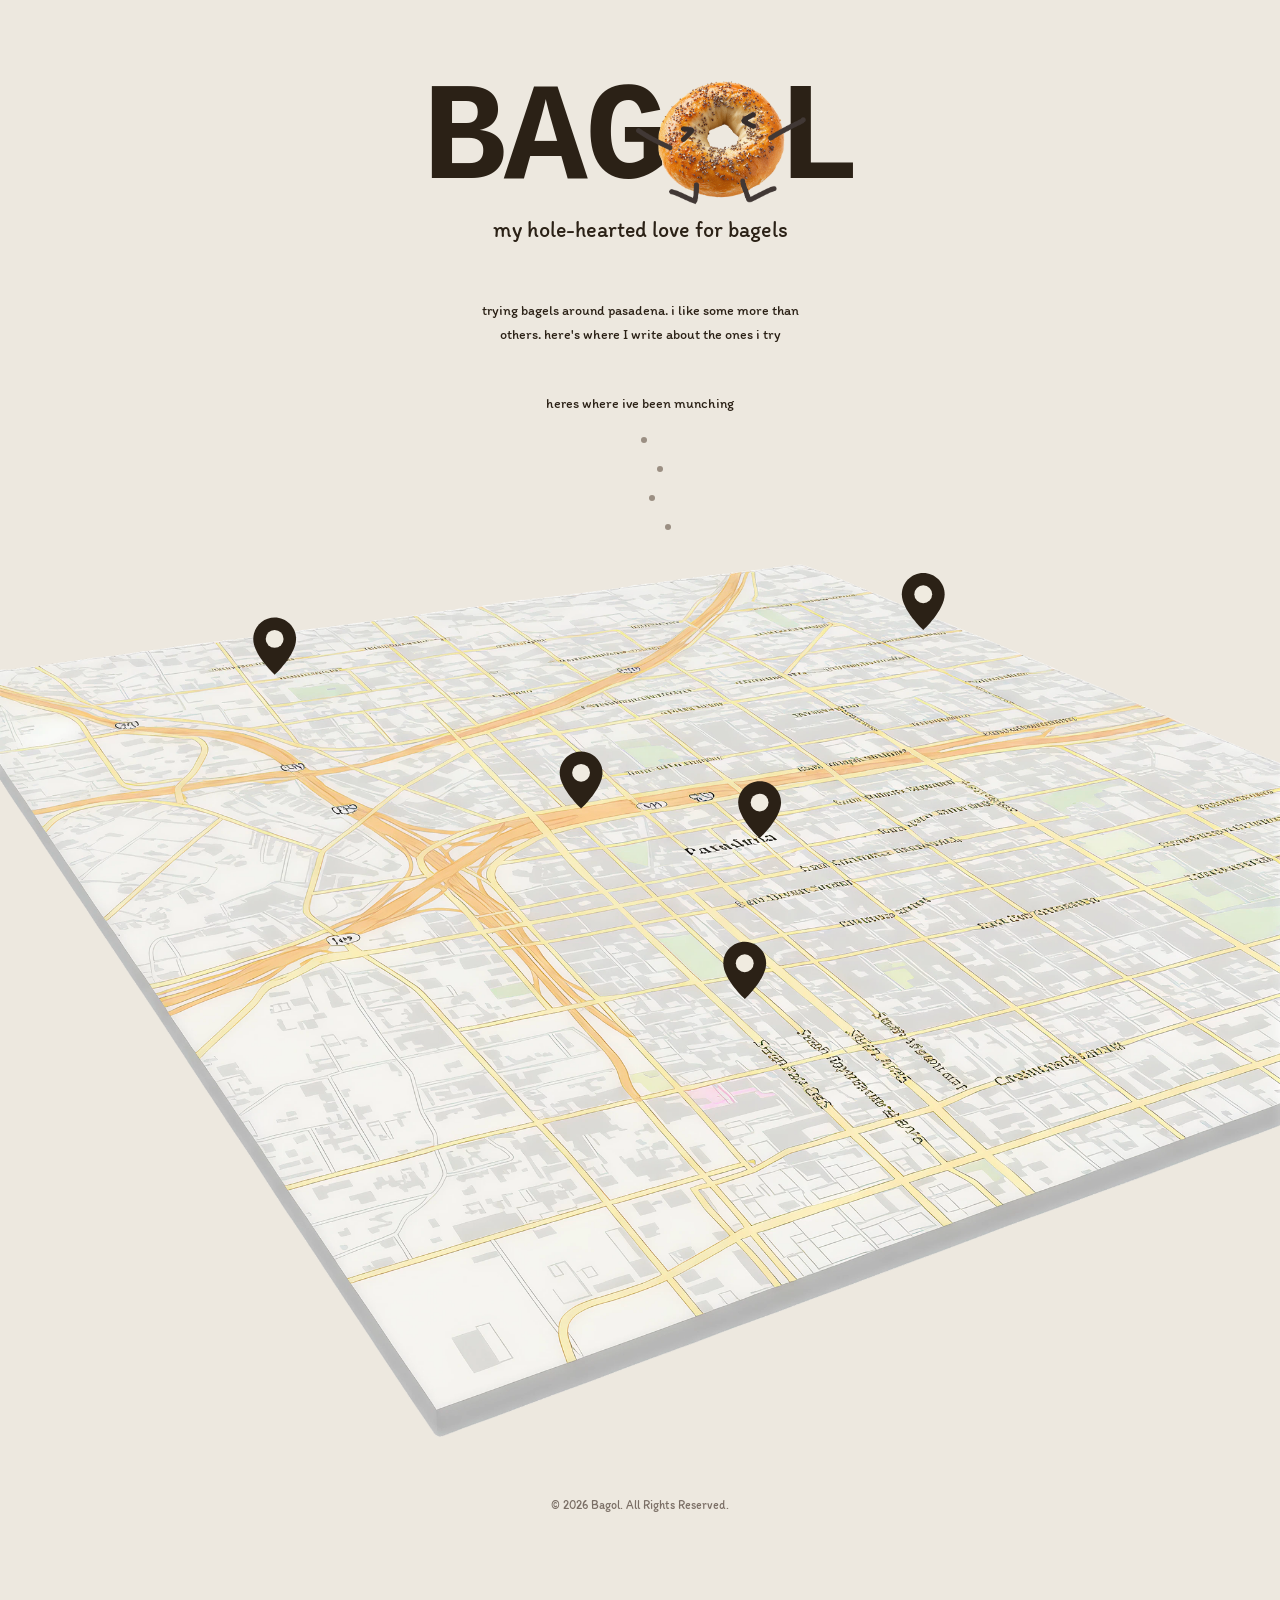
==== index.html @ 07cc6ddf "initial commit" ====
<!DOCTYPE html>
<html lang="en">

<head>
	<meta charset="utf-8">
	<meta content="initial-scale=1.0,width=device-width" name="viewport">

	<title>Bagol</title>

	<link rel="preconnect" href="https://fonts.googleapis.com">
	<link rel="preconnect" href="https://fonts.gstatic.com" crossorigin>
	<link href="https://fonts.googleapis.com/css2?family=Iosevka+Charon:ital,wght@0,300;0,400;0,500;0,700;1,300;1,400;1,500;1,700&family=Itim&display=swap" rel="stylesheet">

	<link href="css/reset.css" rel="stylesheet" type="text/css">
	<link href="css/styles.css" rel="stylesheet" type="text/css">

	<script src="js/scripts.js" defer></script>
</head>

<body>

	<header class="site-header">

		<div class="logo">
			<h1 class="logo__text">
				BAG<img class="logo__mascot" src="images/mascot.png" alt="o">L
			</h1>
		</div>

		<p class="site-tagline">my hole-hearted love for bagels</p>

	</header>

	<main class="wrapper">

		<p class="intro">trying bagels around pasadena. i like some more than others. here's where I write about the ones i try</p>

		<section class="munching">

			<p class="munching__label">heres where ive been munching</p>

			<ul class="munching__list">
				<li class="munching__item">
					<svg width="6" height="6" viewBox="0 0 6 6" xmlns="http://www.w3.org/2000/svg">
						<circle cx="3" cy="3" r="3" fill="#9b8f83"/>
					</svg>
				</li>
				<li class="munching__item">
					<svg width="6" height="6" viewBox="0 0 6 6" xmlns="http://www.w3.org/2000/svg">
						<circle cx="3" cy="3" r="3" fill="#9b8f83"/>
					</svg>
				</li>
				<li class="munching__item">
					<svg width="6" height="6" viewBox="0 0 6 6" xmlns="http://www.w3.org/2000/svg">
						<circle cx="3" cy="3" r="3" fill="#9b8f83"/>
					</svg>
				</li>
				<li class="munching__item">
					<svg width="6" height="6" viewBox="0 0 6 6" xmlns="http://www.w3.org/2000/svg">
						<circle cx="3" cy="3" r="3" fill="#9b8f83"/>
					</svg>
				</li>
			</ul>

		</section>

	</main>

	<section class="map-section">

		<div class="map-wrap">
			<img class="map" src="images/map.png" alt="map">
			<svg class="map-pins" viewBox="0 0 400 300" xmlns="http://www.w3.org/2000/svg">

				<g class="map-pin" data-index="0" transform="translate(70, 20) scale(0.6)" style="cursor:pointer;">
					<path d="M12 0C5.4 0 0 5.4 0 12c0 9 12 20 12 20S24 21 24 12C24 5.4 18.6 0 12 0z" fill="#2b2116"/>
					<circle cx="12" cy="12" r="5" fill="#f0ebe0"/>
				</g>

				<g class="map-pin" data-index="1" transform="translate(173, 65) scale(0.6)" style="cursor:pointer;">
					<path d="M12 0C5.4 0 0 5.4 0 12c0 9 12 20 12 20S24 21 24 12C24 5.4 18.6 0 12 0z" fill="#2b2116"/>
					<circle cx="12" cy="12" r="5" fill="#f0ebe0"/>
				</g>

				<g class="map-pin" data-index="2" transform="translate(233, 75) scale(0.6)" style="cursor:pointer;">
					<path d="M12 0C5.4 0 0 5.4 0 12c0 9 12 20 12 20S24 21 24 12C24 5.4 18.6 0 12 0z" fill="#2b2116"/>
					<circle cx="12" cy="12" r="5" fill="#f0ebe0"/>
				</g>

				<g class="map-pin" data-index="3" transform="translate(288, 5) scale(0.6)" style="cursor:pointer;">
					<path d="M12 0C5.4 0 0 5.4 0 12c0 9 12 20 12 20S24 21 24 12C24 5.4 18.6 0 12 0z" fill="#2b2116"/>
					<circle cx="12" cy="12" r="5" fill="#f0ebe0"/>
				</g>

				<g class="map-pin" data-index="4" transform="translate(228, 129) scale(0.6)" style="cursor:pointer;">
					<path d="M12 0C5.4 0 0 5.4 0 12c0 9 12 20 12 20S24 21 24 12C24 5.4 18.6 0 12 0z" fill="#2b2116"/>
					<circle cx="12" cy="12" r="5" fill="#f0ebe0"/>
				</g>

			</svg>

			<a class="map-card" id="map-card" href="">
				<div class="map-card__top">
					<img class="map-card__title" id="map-card-img1" src="" alt="">
				</div>
				<img class="map-card__hand" id="map-card-img2" src="" alt="">
			</a>

		</div>

	</section>

	<footer class="site-footer">
		<p class="site-footer__copy">© 2026 Bagol. All Rights Reserved.</p>
	</footer>

</body>
</html>
---- css/styles.css ----
:root {
  --cream: #ede8df;
  --dark: #2b2116;
  --mid: #7a6e65;
  --card-bg: #faf7f2;
}

body {
  background: var(--cream);
  color: var(--dark);
  font-family: 'Itim', cursive;
}

.wrapper {
  max-width: 390px;
  margin: 0 auto;
  padding: 0 32px;
  display: flex;
  flex-direction: column;
  align-items: center;
}

/* ── INDEX HEADER ── */
.site-header {
  max-width: 390px;
  margin: 0 auto;
  padding: 56px 32px 0;
  display: flex;
  flex-direction: column;
  align-items: center;
}

/* ── MIOPANE HEADER ── */
.place-header {
  padding: 24px 24px 0;
  display: flex;
  align-items: flex-start;
}

.place-header .logo__text {
  font-size: 72px;
}

.place-header .logo__mascot {
  width: 82px;
  height: 82px;
  margin: 0 -16px;
  animation: none;
}

/* ── LOGO ── */
.logo {
  display: flex;
  flex-direction: column;
  align-items: center;
}

.logo a {
  text-decoration: none;
  color: inherit;
}

.logo__text {
  font-family: 'Iosevka Charon', monospace;
  font-size: 140px;
  font-weight: 700;
  line-height: 1;
  letter-spacing: -0.02em;
  color: var(--dark);
  display: flex;
  align-items: center;
  gap: 0;
}

/* ── TAGLINE ── */
.site-tagline {
  font-family: 'Itim', cursive;
  font-size: 22px;
  color: var(--dark);
  margin-top: -10px;
  text-align: center;
}

/* ── INTRO ── */
.intro {
  font-size: 14px;
  line-height: 1.7;
  text-align: center;
  color: var(--dark);
  margin-top: 56px;
}

/* ── MUNCHING ── */
.munching {
  margin-top: 48px;
  display: flex;
  flex-direction: column;
  align-items: center;
  gap: 16px;
}

.munching__label {
  font-size: 14px;
  color: var(--dark);
  text-align: center;
}

.munching__list {
  list-style: none;
  display: flex;
  flex-direction: column;
  gap: 10px;
  padding: 0 0 0 32px;
}

.munching__item:nth-child(1) { margin-left: 0px; }
.munching__item:nth-child(2) { margin-left: 16px; }
.munching__item:nth-child(3) { margin-left: 8px; }
.munching__item:nth-child(4) { margin-left: 24px; }

/* ── MAP ── */
.map-section {
  position: relative;
  margin-top: 24px;
  width: 100vw;
  margin-left: calc(-50vw + 50%);
}

.map-wrap {
  position: relative;
  width: 100%;
}

.map {
  width: 100%;
  display: block;
}

.map-pins {
  position: absolute;
  top: 0;
  left: 0;
  width: 100%;
  height: 100%;
}

.map-pin {
  cursor: pointer;
}

/* ── MAP CARD ── */
.map-card {
  position: absolute;
  width: 160px;
  background: var(--card-bg);
  border-radius: 0;
  overflow: hidden;
  box-shadow: 0 8px 32px rgba(43, 33, 22, 0.2);
  border: 4px solid var(--dark);
  text-decoration: none;
  color: inherit;
  opacity: 0;
  pointer-events: none;
  transition: opacity 0.2s ease;
}

.map-card--visible {
  opacity: 1;
  pointer-events: all;
}

.map-card__top {
  padding: 16px 16px 8px;
}

.map-card__title {
  width: 100%;
  display: block;
}

.map-card__hand {
  width: 100%;
  display: block;
  object-fit: contain;
  height: 160px;
  background: var(--card-bg);
}
/* ── FOOTER ── */
.site-footer {
  max-width: 390px;
  margin: 48px auto 0;
  padding: 0 32px 48px;
  text-align: center;
}

.site-footer__copy {
  font-size: 12px;
  color: var(--mid);
}

/* ── PLACE HERO ── */
.place-hero {
  display: flex;
  flex-direction: column;
  align-items: center;
  margin-top: 32px;
  gap: 24px;
}

.place-title__img {
  width: 200px;
  display: block;
}

.place-description {
  font-size: 13px;
  line-height: 1.7;
  color: var(--dark);
  width: 100%;
  text-align: left;
  font-weight: 400;
}

.place-hero__img {
  width: 100%;
  border-radius: 0;
  display: block;
}

/* ── BAGELS TRIED GRID ── */
.bagels-tried {
  margin-top: 160px;
  display: flex;
  flex-direction: column;
  align-items: center;
  gap: 32px;
}

.bagels-tried__heading {
  font-family: 'Itim', cursive;
  font-size: 11px;
  letter-spacing: 0.08em;
  text-transform: uppercase;
  color: var(--mid);
  text-align: center;
}

.bagels-tried__grid {
  display: flex;
  align-items: center;
  gap: 8px;
  width: 100%;
}

.bagels-tried__thumb {
  flex: 1;
  border-radius: 0;
  object-fit: cover;
  display: block;
  height: 120px;
}

.breadcrumbs {
  display: flex;
  gap: 8px;
  margin-top: 40px;
}

/* ── BAGEL ENTRIES ── */
.bagel-entries {
  margin-top: 180px;
  display: flex;
  flex-direction: column;
  gap: 180px;
  width: 100%;
  align-items: center;
}

.bagel-entry {
  display: flex;
  flex-direction: column;
  align-items: center;
  gap: 0;
  position: relative;
  width: 100%;
}

.bagel-entry__name {
  font-family: 'Itim', cursive;
  font-size: 27px;
  color: #b87c4a;
  text-align: center;
  line-height: 1.4;
  transform: translateY(140%);
  transition: transform 0.7s cubic-bezier(0.22, 1, 0.36, 1);
  margin-bottom: 0;
  margin-top: 27px;
  z-index: 0;
  order: 1;
}

.bagel-entry__img {
  width: 100%;
  border-radius: 0;
  display: block;
  position: relative;
  z-index: 1;
  margin-bottom: 28px;
  order: 2;
}

.bagel-entry.is-visible .bagel-entry__name {
  transform: translateY(0);
}

.bagel-entry__tags {
  display: flex;
  flex-wrap: wrap;
  gap: 6px;
  justify-content: flex-start;
  width: 100%;
  order: 3;
}

.tag {
  font-family: 'Itim', cursive;
  font-size: 11px;
  color: var(--mid);
  border: 1px solid var(--mid);
  border-radius: 0;
  padding: 2px 10px;
  white-space: nowrap;
}

.bagel-entry__verdict-label {
  font-family: 'Itim', cursive;
  font-size: 10px;
  letter-spacing: 0.08em;
  text-transform: uppercase;
  color: var(--mid);
  order: 4;
  margin-top: 40px;
}

.bagel-entry__rating {
  display: flex;
  align-items: center;
  gap: 8px;
  background: #e0dbd2;
  border-radius: 0;
  padding: 10px 28px;
  margin-top: 12px;
  order: 5;
}

.bagel-entry__score {
  font-family: 'Iosevka Charon', monospace;
  font-size: 28px;
  font-weight: 700;
  color: var(--dark);
}

.bagel-entry__mascot {
  width: 36px;
  height: 36px;
  object-fit: contain;
}

.bagel-entry__s {
  font-family: 'Itim', cursive;
  font-size: 20px;
  color: var(--dark);
}

/* ── REVIEW ── */
.review {
  margin-top: 200px;
  max-width: 390px;
}

.review__heading {
  font-family: 'Itim', cursive;
  font-size: 22px;
  color: var(--dark);
  margin-bottom: 24px;
}

.review__body {
  font-size: 13px;
  line-height: 1.75;
  color: var(--dark);
  font-weight: normal;
}

.review__photos {
  display: flex;
  gap: 12px;
  margin-top: 48px;
  align-items: flex-start;
}

.review__photo {
  border-radius: 0;
  display: block;
  object-fit: cover;
}

.review__photo--tall {
  width: 48%;
  height: 200px;
}

.review__photo--short {
  width: 48%;
  height: 130px;
}

.review__rating {
  display: flex;
  align-items: center;
  justify-content: center;
  gap: 0;
  margin-top: 64px;
  margin-bottom: 120px;
  position: relative;
}

.review__score {
  font-family: 'Iosevka Charon', monospace;
  font-size: 64px;
  font-weight: 700;
  color: var(--dark);
  line-height: 1;
}

.review__mascot {
  width: 52px;
  height: 52px;
  object-fit: contain;
  position: absolute;
  right: calc(50% - 120px);
  top: 50%;
  transform: translateY(-50%);
}

/* ── MASCOT ANIMATION ── */
@keyframes mascot-idle {
  0%, 100% { transform: translateY(0px) rotate(-4deg) scale(1); }
  50%       { transform: translateY(-8px) rotate(4deg) scale(1.04); }
}

@keyframes mascot-rolloff {
  0%   { transform: translateX(0px) rotate(0deg); }
  100% { transform: translateX(-800px) rotate(-720deg); }
}

@keyframes mascot-rollin {
  0%   { transform: translateX(800px) rotate(720deg); }
  100% { transform: translateX(0px) rotate(0deg); }
}

.logo__mascot {
  width: 170px;
  height: 170px;
  object-fit: contain;
  display: inline-block;
  vertical-align: middle;
  margin: 0 -30px;
  position: relative;
  z-index: 1;
  animation: mascot-idle 3s ease-in-out infinite;
  transform-origin: center center;
  cursor: pointer;
}

.logo__mascot.is-rolling {
  animation: mascot-rolloff 1.4s ease-in forwards;
}

.logo__mascot.is-returning {
  animation: mascot-rollin 1.4s ease-out forwards;
}
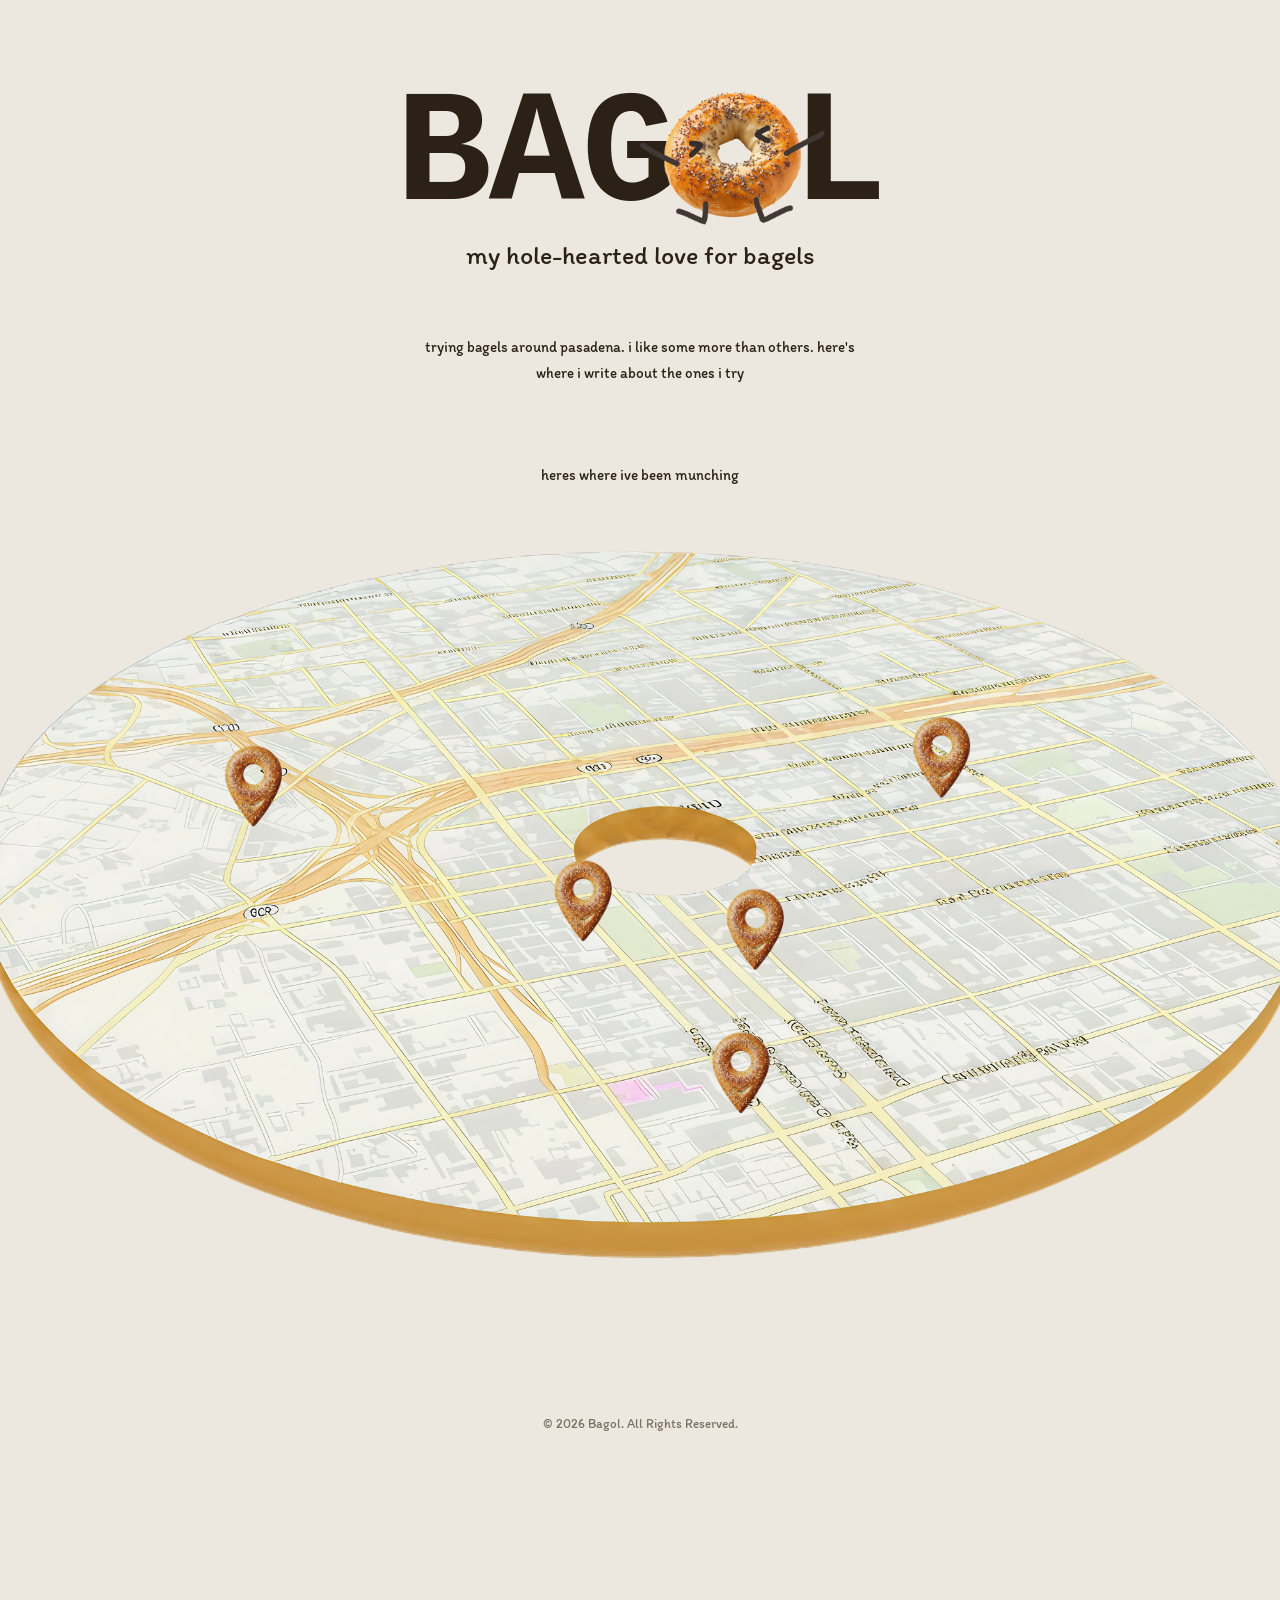
==== commit be0084bd: "final" ====
--- a/index.html
+++ b/index.html
@@ -15,6 +15,13 @@
 	<link href="css/styles.css" rel="stylesheet" type="text/css">
 
 	<script src="js/scripts.js" defer></script>
+
+	<link rel="icon" type="image/png" href="/https://project5.ixp2.kayleypark.com/favicon-96x96.png" sizes="96x96" />
+	<link rel="icon" type="image/svg+xml" href="/https://project5.ixp2.kayleypark.com/favicon.svg" />
+	<link rel="shortcut icon" href="/https://project5.ixp2.kayleypark.com/favicon.ico" />
+	<link rel="apple-touch-icon" sizes="180x180" href="/https://project5.ixp2.kayleypark.com/apple-touch-icon.png" />
+	<meta name="apple-mobile-web-app-title" content="Bagol" />
+	<link rel="manifest" href="/https://project5.ixp2.kayleypark.com/site.webmanifest" />
 </head>
 
 <body>
@@ -33,35 +40,11 @@
 
 	<main class="wrapper">
 
-		<p class="intro">trying bagels around pasadena. i like some more than others. here's where I write about the ones i try</p>
+		<p class="intro">trying bagels around pasadena. i like some more than others. here's where i write about the ones i try</p>
 
 		<section class="munching">
 
 			<p class="munching__label">heres where ive been munching</p>
-
-			<ul class="munching__list">
-				<li class="munching__item">
-					<svg width="6" height="6" viewBox="0 0 6 6" xmlns="http://www.w3.org/2000/svg">
-						<circle cx="3" cy="3" r="3" fill="#9b8f83"/>
-					</svg>
-				</li>
-				<li class="munching__item">
-					<svg width="6" height="6" viewBox="0 0 6 6" xmlns="http://www.w3.org/2000/svg">
-						<circle cx="3" cy="3" r="3" fill="#9b8f83"/>
-					</svg>
-				</li>
-				<li class="munching__item">
-					<svg width="6" height="6" viewBox="0 0 6 6" xmlns="http://www.w3.org/2000/svg">
-						<circle cx="3" cy="3" r="3" fill="#9b8f83"/>
-					</svg>
-				</li>
-				<li class="munching__item">
-					<svg width="6" height="6" viewBox="0 0 6 6" xmlns="http://www.w3.org/2000/svg">
-						<circle cx="3" cy="3" r="3" fill="#9b8f83"/>
-					</svg>
-				</li>
-			</ul>
-
 		</section>
 
 	</main>
@@ -69,34 +52,14 @@
 	<section class="map-section">
 
 		<div class="map-wrap">
-			<img class="map" src="images/map.png" alt="map">
+			<img class="map" src="images/map2.png" alt="map">
 			<svg class="map-pins" viewBox="0 0 400 300" xmlns="http://www.w3.org/2000/svg">
 
-				<g class="map-pin" data-index="0" transform="translate(70, 20) scale(0.6)" style="cursor:pointer;">
-					<path d="M12 0C5.4 0 0 5.4 0 12c0 9 12 20 12 20S24 21 24 12C24 5.4 18.6 0 12 0z" fill="#2b2116"/>
-					<circle cx="12" cy="12" r="5" fill="#f0ebe0"/>
-				</g>
-
-				<g class="map-pin" data-index="1" transform="translate(173, 65) scale(0.6)" style="cursor:pointer;">
-					<path d="M12 0C5.4 0 0 5.4 0 12c0 9 12 20 12 20S24 21 24 12C24 5.4 18.6 0 12 0z" fill="#2b2116"/>
-					<circle cx="12" cy="12" r="5" fill="#f0ebe0"/>
-				</g>
-
-				<g class="map-pin" data-index="2" transform="translate(233, 75) scale(0.6)" style="cursor:pointer;">
-					<path d="M12 0C5.4 0 0 5.4 0 12c0 9 12 20 12 20S24 21 24 12C24 5.4 18.6 0 12 0z" fill="#2b2116"/>
-					<circle cx="12" cy="12" r="5" fill="#f0ebe0"/>
-				</g>
-
-				<g class="map-pin" data-index="3" transform="translate(288, 5) scale(0.6)" style="cursor:pointer;">
-					<path d="M12 0C5.4 0 0 5.4 0 12c0 9 12 20 12 20S24 21 24 12C24 5.4 18.6 0 12 0z" fill="#2b2116"/>
-					<circle cx="12" cy="12" r="5" fill="#f0ebe0"/>
-				</g>
-
-				<g class="map-pin" data-index="4" transform="translate(228, 129) scale(0.6)" style="cursor:pointer;">
-					<path d="M12 0C5.4 0 0 5.4 0 12c0 9 12 20 12 20S24 21 24 12C24 5.4 18.6 0 12 0z" fill="#2b2116"/>
-					<circle cx="12" cy="12" r="5" fill="#f0ebe0"/>
-				</g>
-
+				<image class="map-pin" data-index="0" href="images/pin.png" x="50" y="80" width="30" height="36" style="cursor:pointer;"/>
+				<image class="map-pin" data-index="1" href="images/pin.png" x="165" y="120" width="30" height="36" style="cursor:pointer;"/>
+				<image class="map-pin" data-index="2" href="images/pin.png" x="225" y="130" width="30" height="36" style="cursor:pointer;"/>
+				<image class="map-pin" data-index="3" href="images/pin.png" x="290" y="70" width="30" height="36" style="cursor:pointer;"/>
+				<image class="map-pin" data-index="4" href="images/pin.png" x="220" y="180" width="30" height="36" style="cursor:pointer;"/>
 			</svg>
 
 			<a class="map-card" id="map-card" href="">
--- a/css/styles.css
+++ b/css/styles.css
@@ -5,6 +5,10 @@
   --card-bg: #faf7f2;
 }
 
+html {
+  scroll-behavior: smooth;
+}
+
 body {
   background: var(--cream);
   color: var(--dark);
@@ -20,7 +24,7 @@
   align-items: center;
 }
 
-/* ── INDEX HEADER ── */
+/* index header */
 .site-header {
   max-width: 390px;
   margin: 0 auto;
@@ -30,7 +34,7 @@
   align-items: center;
 }
 
-/* ── MIOPANE HEADER ── */
+/*  header */
 .place-header {
   padding: 24px 24px 0;
   display: flex;
@@ -48,7 +52,7 @@
   animation: none;
 }
 
-/* ── LOGO ── */
+/* logo */
 .logo {
   display: flex;
   flex-direction: column;
@@ -72,7 +76,7 @@
   gap: 0;
 }
 
-/* ── TAGLINE ── */
+/* tagline */
 .site-tagline {
   font-family: 'Itim', cursive;
   font-size: 22px;
@@ -81,7 +85,7 @@
   text-align: center;
 }
 
-/* ── INTRO ── */
+/* intro */
 .intro {
   font-size: 14px;
   line-height: 1.7;
@@ -90,13 +94,13 @@
   margin-top: 56px;
 }
 
-/* ── MUNCHING ── */
+/* munching */
 .munching {
-  margin-top: 48px;
-  display: flex;
-  flex-direction: column;
-  align-items: center;
-  gap: 16px;
+  margin-top: 80px;
+  display: flex;
+  flex-direction: column;
+  align-items: center;
+  gap: 24px;
 }
 
 .munching__label {
@@ -105,25 +109,31 @@
   text-align: center;
 }
 
-.munching__list {
-  list-style: none;
-  display: flex;
-  flex-direction: column;
-  gap: 10px;
-  padding: 0 0 0 32px;
-}
-
-.munching__item:nth-child(1) { margin-left: 0px; }
-.munching__item:nth-child(2) { margin-left: 16px; }
-.munching__item:nth-child(3) { margin-left: 8px; }
-.munching__item:nth-child(4) { margin-left: 24px; }
-
-/* ── MAP ── */
+.munching__breadcrumbs {
+  display: flex;
+  flex-direction: column;
+  align-items: flex-start;
+  gap: 12px;
+  padding-left: 32px;
+}
+
+.munching__breadcrumb {
+  display: block;
+  height: auto;
+}
+
+.munching__breadcrumbs .munching__breadcrumb:nth-child(1) { margin-left: 0px; }
+.munching__breadcrumbs .munching__breadcrumb:nth-child(2) { margin-left: 20px; }
+.munching__breadcrumbs .munching__breadcrumb:nth-child(3) { margin-left: 10px; }
+.munching__breadcrumbs .munching__breadcrumb:nth-child(4) { margin-left: 28px; }
+
+/* map */
 .map-section {
   position: relative;
   margin-top: 24px;
   width: 100vw;
   margin-left: calc(-50vw + 50%);
+  background: var(--cream);
 }
 
 .map-wrap {
@@ -144,14 +154,31 @@
   height: 100%;
 }
 
+/* map pin bounce */
+@keyframes pin-bounce {
+  0%, 100% { transform: translateY(0); }
+  40%       { transform: translateY(-12px); }
+  60%       { transform: translateY(-6px); }
+}
+
 .map-pin {
   cursor: pointer;
-}
-
-/* ── MAP CARD ── */
+  transform-origin: center bottom;
+}
+
+.map-pin:hover {
+  animation: pin-bounce 0.5s ease;
+}
+
+.map-pin:active {
+  animation: pin-bounce 0.5s ease;
+}
+
+/* map card*/
 .map-card {
   position: absolute;
   width: 160px;
+  height: 240px;
   background: var(--card-bg);
   border-radius: 0;
   overflow: hidden;
@@ -170,22 +197,29 @@
 }
 
 .map-card__top {
-  padding: 16px 16px 8px;
+  padding: 12px 12px 6px;
+  height: 100px;
+  display: flex;
+  align-items: center;
+  justify-content: center;
 }
 
 .map-card__title {
   width: 100%;
+  height: 100%;
+  object-fit: contain;
   display: block;
 }
 
 .map-card__hand {
   width: 100%;
   display: block;
-  object-fit: contain;
-  height: 160px;
+  object-fit: cover;
+  object-position: center top;
+  height: 140px;
   background: var(--card-bg);
 }
-/* ── FOOTER ── */
+/* footer */
 .site-footer {
   max-width: 390px;
   margin: 48px auto 0;
@@ -198,7 +232,7 @@
   color: var(--mid);
 }
 
-/* ── PLACE HERO ── */
+/* place hero */
 .place-hero {
   display: flex;
   flex-direction: column;
@@ -225,9 +259,11 @@
   width: 100%;
   border-radius: 0;
   display: block;
-}
-
-/* ── BAGELS TRIED GRID ── */
+  min-height: 300px;
+  object-fit: cover;
+}
+
+/* bagels tried grid */
 .bagels-tried {
   margin-top: 160px;
   display: flex;
@@ -266,7 +302,7 @@
   margin-top: 40px;
 }
 
-/* ── BAGEL ENTRIES ── */
+/* bagel entries */
 .bagel-entries {
   margin-top: 180px;
   display: flex;
@@ -317,18 +353,18 @@
   display: flex;
   flex-wrap: wrap;
   gap: 6px;
-  justify-content: flex-start;
+  justify-content: center;
   width: 100%;
   order: 3;
 }
 
 .tag {
   font-family: 'Itim', cursive;
-  font-size: 11px;
+  font-size: 13px;
   color: var(--mid);
   border: 1px solid var(--mid);
   border-radius: 0;
-  padding: 2px 10px;
+  padding: 4px 12px;
   white-space: nowrap;
 }
 
@@ -346,7 +382,7 @@
   display: flex;
   align-items: center;
   gap: 8px;
-  background: #e0dbd2;
+  background: white;
   border-radius: 0;
   padding: 10px 28px;
   margin-top: 12px;
@@ -372,7 +408,7 @@
   color: var(--dark);
 }
 
-/* ── REVIEW ── */
+/* reviews */
 .review {
   margin-top: 200px;
   max-width: 390px;
@@ -443,7 +479,7 @@
   transform: translateY(-50%);
 }
 
-/* ── MASCOT ANIMATION ── */
+/* mascot animation */
 @keyframes mascot-idle {
   0%, 100% { transform: translateY(0px) rotate(-4deg) scale(1); }
   50%       { transform: translateY(-8px) rotate(4deg) scale(1.04); }
@@ -479,4 +515,133 @@
 
 .logo__mascot.is-returning {
   animation: mascot-rollin 1.4s ease-out forwards;
+}
+
+/* computer repsonsive */
+@media (min-width: 768px) {
+
+  .wrapper {
+    max-width: 480px;
+    padding: 0 24px;
+  }
+
+  .site-header {
+    max-width: 480px;
+    padding: 64px 24px 0;
+  }
+
+  .site-footer {
+    max-width: 480px;
+  }
+
+  .review {
+    max-width: 480px;
+  }
+
+  .logo__text {
+    font-size: 160px;
+  }
+
+  .logo__mascot {
+    width: 185px;
+    height: 185px;
+    margin: 0 -34px;
+  }
+
+  .site-tagline {
+    font-size: 26px;
+  }
+
+  .intro {
+    font-size: 15px;
+    margin-top: 64px;
+  }
+
+  .munching__label {
+    font-size: 15px;
+  }
+
+  .munching__breadcrumb {
+    width: 12px;
+    height: 12px;
+  }
+
+  .place-header {
+    padding: 32px 24px 0;
+  }
+
+  .place-header .logo__text {
+    font-size: 80px;
+  }
+
+  .place-header .logo__mascot {
+    width: 90px;
+    height: 90px;
+    margin: 0 -18px;
+  }
+
+  .place-title__img {
+    width: 240px;
+  }
+
+  .place-description {
+    font-size: 14px;
+  }
+
+  .bagels-tried__thumb {
+    height: 140px;
+  }
+
+  .bagel-entry__name {
+    font-size: 30px;
+  }
+
+  .bagel-entry__score {
+    font-size: 32px;
+  }
+
+  .bagel-entry__mascot {
+    width: 40px;
+    height: 40px;
+  }
+
+  .tag {
+    font-size: 12px;
+    padding: 3px 12px;
+  }
+
+  .review__heading {
+    font-size: 26px;
+  }
+
+  .review__body {
+    font-size: 14px;
+  }
+
+  .review__score {
+    font-size: 72px;
+  }
+
+  .review__mascot {
+    width: 56px;
+    height: 56px;
+    right: calc(50% - 130px);
+  }
+
+  .review__photo--tall {
+    height: 240px;
+  }
+
+  .review__photo--short {
+    height: 160px;
+  }
+
+  .bagel-entry__rating {
+    padding: 12px 36px;
+  }
+
+    .site-footer__copy {
+    font-size: 13px;
+  }
+
 }
